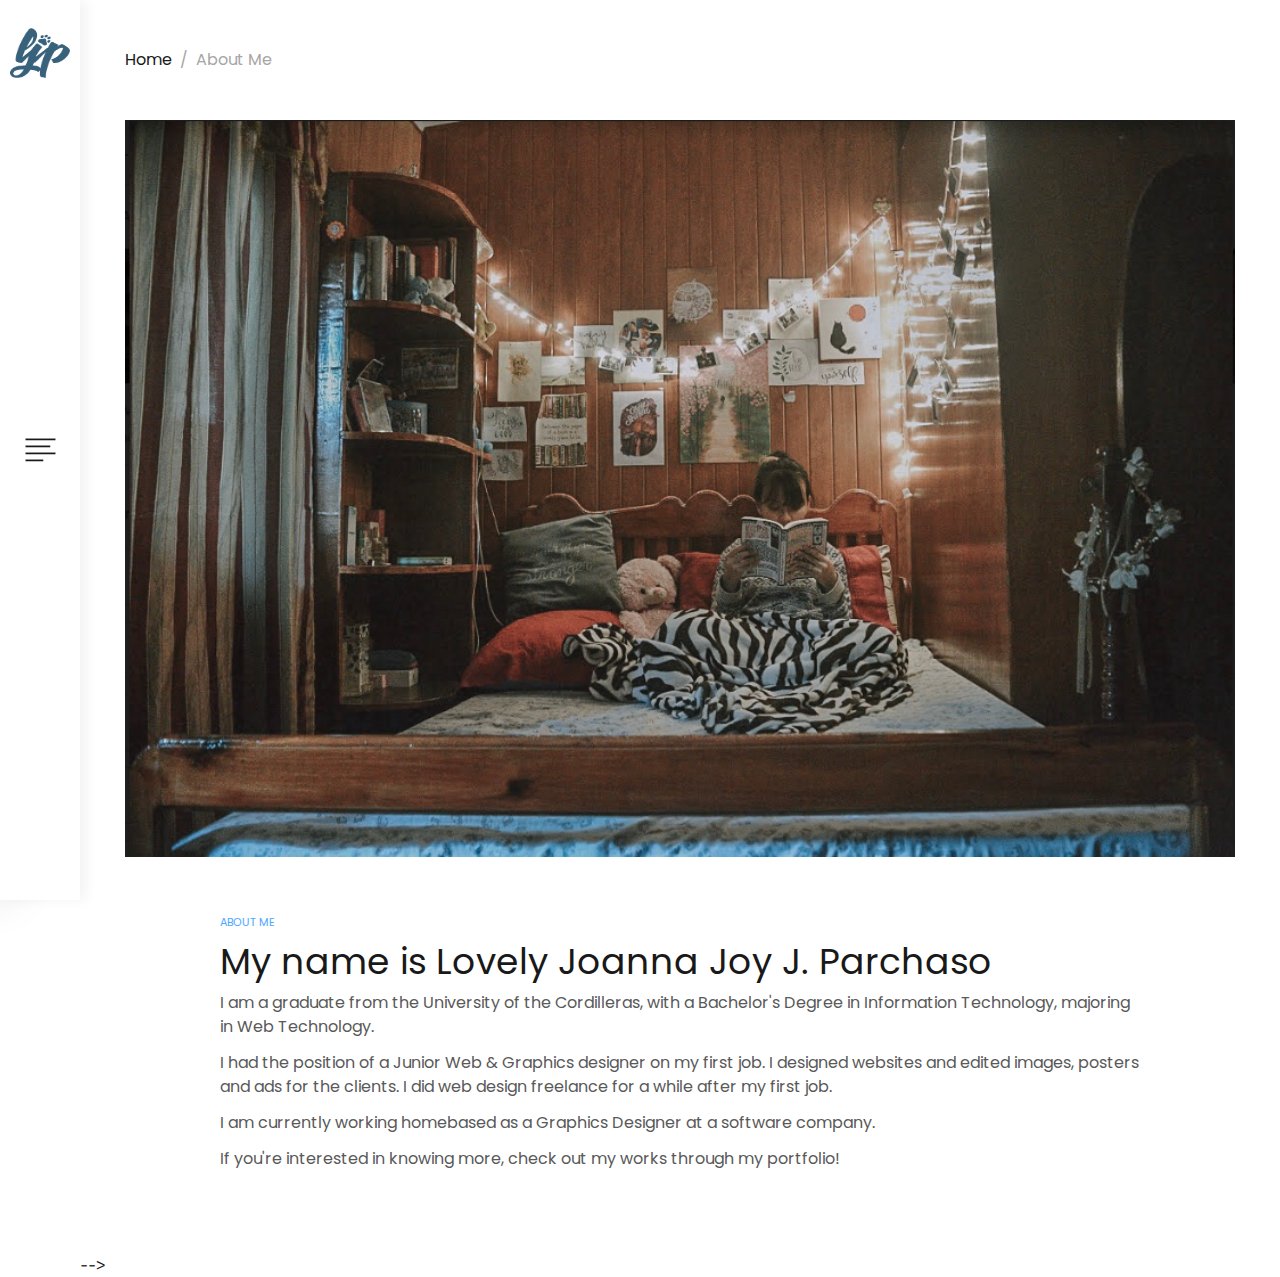
==== about-me.html @ 60518b0f "Update about-me.html" ====
<!DOCTYPE html>
<html lang="en">
<head>
    <title>About Lovely</title>

    <!-- Required meta tags -->
    <meta charset="utf-8">
    <meta name="viewport" content="width=device-width, initial-scale=1, shrink-to-fit=no">

    <!-- Bootstrap CSS -->
    <link rel="stylesheet" href="css/bootstrap.min.css">

    <!-- FontAwesome CSS -->
    <link rel="stylesheet" href="css/font-awesome.min.css">

    <!-- Styles -->
    <link rel="stylesheet" href="style.css">
</head>
<body><header class="site-header">
    <div class="site-branding">
        <h1 class="site-title"><a href="index.html" rel="home"><img style="height: 50px; width: 60px; margin-left: -5px;" src="images/ljlogo.png" alt="Logo"></a></h1>
    </div><!-- .site-branding -->

    <div class="hamburger-menu">
        <div class="menu-icon">
            <img src="images/menu-icon.png" alt="menu icon">
        </div><!-- .menu-icon -->

        <div class="menu-close-icon">
            <img src="images/x.png" alt="menu close icon">
        </div><!-- .menu-close-icon -->
    </div><!-- .hamburger-menu -->
</header><!-- .site-header -->

<nav class="site-navigation flex flex-column justify-content-between">
    <div class="site-branding d-none d-lg-block ">
        <h1 class="site-title"><a href="index.html" rel="home"><img style="height: 110px; width: 120px;" src="images/ljlogo.png" alt="Logo"></a></h1>
    </div><!-- .site-branding -->

    <ul class="main-menu flex flex-column justify-content-center">
        <h3 style="text-align: center;">Hi there, I'm Lovely!</h3>
        <li><a href="index.html">Home</a></li>
        <li class="current-menu-item"><a href="about-me.html">About</a></li>
        <li><a href="poster-portfolio.html">Poster Designs</a></li>
        <li><a href="web-portfolio.html">Website Designs</a></li>
        <li><a href="single-portfolio-cv.html">Ads</a></li>
        <li><a href="single-portfolio-brand.html">Logos</a></li>
        <li><a href="branding-portfolio.html">Branding</a></li>
        <li><a href="photog-portfolio.html">Photography</a></li>
        <li><a href="contactme.html">Contact</a></li>
        <!-- <li><a href="portfolio.html">Portfolio</a></li>
        <li><a href="blog.html">Blog</a></li>
        <li><a href="#">About</a></li>
        <li><a href="#">Contact</a></li> -->
    </ul>
   
</nav><!-- .site-navigation -->

<div class="nav-bar-sep d-lg-none"></div>

<div class="outer-container">
    <div class="single-post">
        <div class="container">
            <div class="row">
                <div class="col">
                    <ul class="breadcrumbs flex align-items-center">
                        <li><a href="index.html">Home</a></li>
                        <li>About Me</li>
                    </ul><!-- .breadcrumbs -->
                </div><!-- .col -->
            </div><!-- .row -->

            <div class="row">
                <div class="col-12">
                    <div class="featured-img">
                        <figure>
                            <img src="images/lj.PNG" alt="">
                        </figure>
                    </div><!-- .content-area -->
                </div><!-- .col -->

                <div class="col-12 offset-lg-1 col-lg-10">
                    <div class="content-area">
                        <header class="entry-header">
                            <div class="post-meta">
                                <a href="about-me.html" style="color: #4da6ff">About me</a>
                            </div><!-- .meta-post -->

                            <h1>My name is Lovely Joanna Joy J. Parchaso</h1>

                            <!-- <span class="byline">by <span class="author"><a href="#">Phil Martinez</a></span></span> -->
                        </header><!-- .entry-header -->

                        <div class="entry-content">
                            <p>I am a graduate from the University of the Cordilleras, with a Bachelor's Degree in Information Technology, majoring in Web Technology.</p>

                            <p>I had the position of a Junior Web & Graphics designer on my first job. I designed websites and edited images, posters and ads for the clients. I did web design freelance for a while after my first job.</p>

                            <p>I am currently working homebased as a Graphics Designer at a software company.</p>
                            
                            <p>If you're interested in knowing more, check out my works through my portfolio! </p>
                        
                        </div><!-- .entry-content -->
                    </div><!-- .content-area -->
                </div><!-- .col-12 -->
            </div><!-- .row -->

            <!-- <div class="row">
                <div class="col">
                    <nav class="post-nav">
                        <ul class="flex justify-content-between align-items-center">
                            <li><a href="#"><img src="images/angle-left.png" alt="Previous"></a></li>
                            <li><a href="#"><img src="images/portfolio-icon.png" alt="Back to Portfolio"></a></li>
                            <li><a href="#"><img src="images/angle-right.png" alt="Next"></a></li>
                        </ul>
                    </nav><!-- .post-nav -->
                </div><!-- .col -->
            </div> --><!-- .row -->
        </div><!-- .container -->
    </div><!-- .single-post -->
</div><!-- .outer-container -->

<script type='text/javascript' src='js/jquery.js'></script>
<script type='text/javascript' src='js/custom.js'></script>

</body>
</html>
---- style.css ----
@import url('https://fonts.googleapis.com/css?family=Poppins:300,400,500,600,700|Work+Sans:300,400,500,600,700');

@font-face{
    font-family: 'ArcadeClassic';
    src: url('fonts/ARCADECLASSIC.TTF') format('truetype');
}

@font-face{
    font-family: 'Bebas';
    src: url('BebasNeue-Regular.ttf') format('truetype');
}

@font-face{
    font-family: 'Mont';
    src: url('Montserrat-Regular.otf') format('opentype');
}

@font-face{
    font-family: 'GothamBlackRegular';
    src: url('GothamBlackRegular.ttf') format('truetype');
}

.font{
    font-family: 'GothamBlackRegular';
    color: #38627C;
}

.cto{
    font-family: 'Mont';
    font-size: 10px;
    text-align: center;
}


#myImg {
  border-radius: 5px;
  cursor: pointer;
  transition: 0.3s;
}

#myImg:hover {
  opacity: 0.7;
}

.modal {
  display: none;
  /* Hidden by default */
  position: fixed;
  /* Stay in place */
  z-index: 1;
  /* Sit on top */
  padding-top: 100px;
  /* Location of the box */
  left: 0;
  top: 0;
  width: 100%;
  /* Full width */
  height: 100%;
  /* Full height */
  overflow: auto;
  /* Enable scroll if needed */
  background-color: rgb(0, 0, 0);
  /* Fallback color */
  background-color: rgba(0, 0, 0, 0.9);
  /* Black w/ opacity */
}

.modal-content {
  margin: auto;
  display: block;
  width: 80%;
  max-width: 700px;
}

#caption {
  margin: auto;
  display: block;
  width: 80%;
  max-width: 700px;
  text-align: center;
  color: #ccc;
  padding: 10px 0;
  height: 150px;
}

.modal-content,
#caption {
  animation-name: zoom;
  animation-duration: 0.6s;
}

@keyframes zoom {
  from {
    transform: scale(0)
  }
  to {
    transform: scale(1)
  }
}

.close {
  position: absolute;
  top: 15px;
  right: 35px;
  color: #f1f1f1;
  font-size: 40px;
  font-weight: bold;
  transition: 0.3s;
}

.close:hover,
.close:focus {
  color: #bbb;
  text-decoration: none;
  cursor: pointer;
}

@media only screen and (max-width: 700px) {
  .modal-content {
    width: 100%;
  }
}

body {
    color: #191919;
    font-family: 'Work Sans', sans-serif;
}

img {
    vertical-align: baseline;
}

/*--------------------------------------------------------------
# Links
--------------------------------------------------------------*/
a {
    color: royalblue;
}

a:visited {
    color: purple;
}

a:hover, a:focus, a:active {
    color: midnightblue;
}

a:focus {
    outline: thin dotted;
}

a:hover, a:active {
    outline: 0;
    list-style: none;
}

/*--------------------------------------------------------------
# Helper Utilities
--------------------------------------------------------------*/
.flex {
    display: flex;
}

/*--------------------------------------------------------------
# Outer Container
--------------------------------------------------------------*/
@media screen and (min-width: 992px) {
    .outer-container {
        padding-left: 80px;
    }
}

@media screen and (min-width: 768px) {
    .no-padding {
        padding: 0;
    }
}

/*--------------------------------------------------------------
# Header
--------------------------------------------------------------*/
/*
# Site Branding
--------------------------------*/
.site-branding {
    transition: all .5s;
}

.site-title {
    margin: 0;
    text-align: center;
}

.site-navigation .site-title a {
    display: block;
}

/*
  Hamburger Menu
----------------------------------------*/
.hamburger-menu .menu-icon,
.hamburger-menu .menu-close-icon {
    width: 44px;
    height: 44px;
    text-align: center;
    cursor: pointer;
    transition: all 0.5s;
}

.hamburger-menu.close .menu-icon {
    visibility: hidden;
    opacity: 0;
}

.menu-close-icon {
    visibility: hidden;
    opacity: 0;
}

.hamburger-menu.close .menu-close-icon {
    visibility: visible;
    opacity: 1;
}

.hamburger-menu img {
    display: block;
    margin: 0 auto;
}

/*
# Site Navigation
--------------------------------*/
.site-navigation {
    transition: all .5s;
}

/*
# Main Menu
--------------------------------*/
.main-menu {
    padding: 15px 30px;
    margin: 0;
}

.main-menu li {
    display: block;
    padding: 5px 0;
    font-family: 'Mont';
    font-size: 18px;
    font-weight: 500;
    border-bottom: 1px solid #ebebeb;
}

.main-menu li:nth-last-of-type(1) {
    border-bottom: 0;
}

.main-menu li a {
    display: block;
    color: #a6a6a6;
    text-decoration: none;
    transition: all 0.35s;
}

.main-menu li a:hover,
.main-menu li.current-menu-item a {
    color: #aec6cf;
}

/*
# Social Profiles
--------------------------------*/
.social-profiles ul {
    padding: 10px 0 34px 0;
    margin: 0;
}

.social-profiles ul li {
    display: block;
    padding: 0 18px;
    font-size: 1.5rem;
}

.social-profiles ul li a {
    color: #191919;
    transition: all 0.35s;
}

.social-profiles ul li a:hover {
    color: #7ea4b3;
}

.nav-bar-sep {
    height: 78px;
}

@media screen and (max-width: 992px) {
    .site-header {
        position: fixed;
        top: 0;
        left: 0;
        z-index: 999;
        width: 100%;
        padding: 15px 30px;
        background: #fff;
        box-shadow: 0 12px 24px rgba(0,0,0,.09);
    }

    .site-header,
    .hamburger-menu {
        display: flex;
        justify-content: space-between;
        align-items: center;
    }

    .hamburger-menu {
        flex-flow: column;
    }

    .hamburger-menu .menu-icon, .hamburger-menu .menu-close-icon {
        position: absolute;
        top: 26px;
        right: 24px;
    }

    .main-menu li {
        position: relative;
    }

    .main-menu li::after {
        content: '';
        position: absolute;
        top: 11px;
        right: 0;
        font-family: 'FontAwesome', serif;
    }

    .main-menu li:hover::after,
    .main-menu li.current-menu-item::after {
        color: #f0437e;
    }

    .site-navigation {
        position: absolute;
        top: 78px;
        left: 0;
        z-index: 99;
        width: 100%;
        height: 500px;
        background: #fff;
        box-shadow: 0 12px 24px rgba(0,0,0,.09);
        visibility: hidden;
        opacity: 0;
        transition: all 0.35s;
    }

    .site-navigation.show {
        visibility: visible;
        opacity: 1;
    }

    .social-profiles ul {
        padding: 80px 15px 30px;
        margin: 0;
    }
}

@media screen and (min-width: 992px) {
    .site-header,
    .site-navigation {
        position: fixed;
        top: 0;
        left: 0;
        z-index: 999;
        width: 80px;
        height: 100vh;
        padding: 0 15px;
        box-shadow: 6px 0 12px rgba(0,0,0,.05);
    }

    .site-navigation {
        background: #f7f7f7;
    }

    .site-navigation.show {
        left: 80px;
    }

    .site-header {
        background: #fff;
    }

    .site-header.no-shadow {
        box-shadow: none;
    }

    .site-header .site-branding.hide {
        visibility: hidden;
        opacity: 0;
    }

    .site-title {
        padding: 28px 0 10px 0;
    }

    .hamburger-menu .menu-icon,
    .hamburger-menu .menu-close-icon {
        position: absolute;
        top: calc(50vh - 22px);
        left: 15px;
        width: calc(100% - 30px);
        padding: 10px 0;
    }

    .site-navigation {
        left: -250px;
        z-index: 99;
        width: 250px;
        padding: 0;
        box-shadow: 16px 0 42px rgba(0,0,0,.09);
    }

    .main-menu {
        height: calc(100vh - 160px);
        padding: 0;
    }

    .main-menu li {
        border-bottom: 0;
        text-align: center;
    }

    .social-profiles ul li {
        font-size: 1.125rem;
    }
}

/*--------------------------------------------------------------
# Scroll Down
--------------------------------------------------------------*/
.scroll-down {
    position: absolute;
    bottom: 0;
    left: 50%;
    z-index: 99;
    width: 120px;
    height: 100px;
    margin-left: -20px;
    cursor: pointer;
}

.arrow-down {
    width: 32px;
    height: 32px;
    margin: 0 auto;
    border-radius: 50%;
    background: #fff;
}

.scroll-text {
    margin-top: 5px;
    margin-bottom: 15px;
    font-size: 14px;
    font-weight: 600;
}

/*--------------------------------------------------------------
# Portfolio
--------------------------------------------------------------*/
.portfolio-page .scroll-down {
    margin-left: -60px;
}

.portfolio-content {
    position: relative;
    margin-bottom: 30px;
}

.home-page {
    padding-top: 15px;
}

.home-page .portfolio-content {
    margin-bottom: 15px;
}

.portfolio-content figure {
    margin: 0;
    box-shadow: 0 5px 15px rgba(0,0,0,.09);
}

.portfolio-content figure img {
    display: block;
    width: 100%;
    height: auto;
    min-height: 100%;
}

.portfolio-content .entry-content {
    position: absolute;
    top: 0;
    left: 0;
    width: 100%;
    height: 100%;
    background: rgba(255,255,255,.9);
    font-family: 'Poppins', sans-serif;
    text-align: center;
    visibility: hidden;
    opacity: 0;
    transition: all 0.35s;
}

.portfolio-content:hover .entry-content {
    visibility: visible;
    opacity: 1;
}

.portfolio-content h3 {
    margin-bottom: 0;
    font-family: 'Poppins', sans-serif;
    font-size: 1.5rem;
    font-weight: 500;
}

.home-page .portfolio-content h3 {
    font-size: 2.25rem;
}

.portfolio-content h3 a {
    color: #191919;
    text-decoration: none;
}

.portfolio-content ul {
    padding: 0;
    margin: 10px 0 0;
    list-style: none;
}

.portfolio-content li {
    margin: 0 3px;
}

.portfolio-content li a {
    font-size: 0.875rem;
    color: #a6a6a6;
}

@media screen and (min-width: 768px) {
    .home-page {
        padding: 0;
    }

    .home-page .portfolio-content {
        margin-bottom: 0;
    }
}

/*--------------------------------------------------------------
# Breadcrumbs
--------------------------------------------------------------*/
.breadcrumbs {
    padding: 48px 0;
    margin: 0;
    color: #a6a6a6;
    list-style: none;
    font-family: 'Poppins', sans-serif;
}

.breadcrumbs li {
    position: relative;
    color: #a6a6a6;
    padding: 0 12px;
}

.breadcrumbs li:nth-of-type(1) {
    padding-left: 0;
}

.breadcrumbs li::after {
    content: '/';
    position: absolute;
    top: 0;
    right: -6px;
    width: 10px;
    font-size: 16px;
}


.breadcrumbs li:nth-last-of-type(1)::after {
    display: none;
}

.breadcrumbs li a {
    color: #191919;
    text-decoration: none;
}

/*--------------------------------------------------------------
# Single Portfolio
--------------------------------------------------------------*/
.single-portfolio {
    padding-top: 15px;
    padding-bottom: 70px;
}

.single-portfolio figure img {
    max-width: 100%;
}

.single-portfolio .content-area h1 {
    margin-top: 20px;
    font-size: 2.25rem;
    font-family: 'Poppins', sans-serif;
}

.single-portfolio .content-area .entry-content {
    margin-top: 20px;
    font-family: 'Poppins', sans-serif;
    line-height: 1.6;
    color: #595959;
}

/*
# Post Share
--------------------------------*/
.single-portfolio .post-share {
    margin-top: 32px;
}

.single-portfolio .post-share label {
    margin-right: 32px;
    text-transform: capitalize;
    font-family: 'Poppins', sans-serif;
}

.single-portfolio .post-share ul {
    padding: 0;
    margin: 0;
    list-style: none;
}

.single-portfolio .post-share ul li {
    width: 48px;
    height: 48px;
    margin-right: 10px;
    margin-bottom: 10px;
    border-radius: 50%;
    font-size: 18px;
    line-height: 1;
    color: #fff;
}

.single-portfolio .post-share ul li a {
    display: flex;
    justify-content: center;
    align-items: center;
    width: 100%;
    height: 100%;
    color: #fff;
    text-decoration: none;
}

.single-portfolio .post-share ul li.fb {
    background: #4b6cd0;
}

.single-portfolio .post-share ul li.gp {
    background: #f03b3b;
}

.single-portfolio .post-share ul li.in {
    background: #bb8950;
}

.single-portfolio .post-share ul li.tw {
    background: #49a7f3;
}

/*
# Post Sidebar
--------------------------------*/
.single-portfolio .entry-meta {
    margin-top: 24px;
    font-family: 'Poppins', sans-serif;
}

.single-portfolio .entry-meta label {
    display: block;
    line-height: 1.3;
    text-transform: uppercase;
}

.single-portfolio .date-format,
.single-portfolio .post-category,
.single-portfolio .posted-tags {
    display: block;
    margin-bottom: 26px;
}

.single-portfolio .posted-tags span,
.single-portfolio .entry-meta a {
    color: #bfbfbf;
}

/*
# Post Nav
--------------------------------*/
.post-nav {
    margin: 36px 0 0;
}

.post-nav ul {
    padding: 0;
    margin: 0;
    list-style: none;
}

@media screen and (min-width: 576px) {
    .single-portfolio {
        padding-top: 45px;
    }
}

@media screen and (min-width: 992px) {
    .single-portfolio {
        padding-top: 90px;
    }
}

@media screen and (min-width: 1200px) {
    .single-portfolio {
        padding-top: 115px;
    }
}

/*--------------------------------------------------------------
# Blog
--------------------------------------------------------------*/
.blog-page {
    padding-top: 15px;
    font-family: 'Poppins', sans-serif;
}

.blog-page .blog-content figure,
.blog-page .blog-content .entry-content {
    width: 50%;
}

.blog-page .blog-content figure {
    margin: 0;
    overflow: hidden;
}

.blog-page .blog-content figure img {
    display: block;
    width: 100%;
    height: auto;
}

.blog-page .blog-content .entry-content {
    padding: 25px;
}

.blog-page .blog-content {
    transition: all .35s;
}

.blog-page .blog-content:hover {
    background: #f0437e;
}

.blog-page .blog-content header {
    width: 100%;
}

.blog-page .blog-content .entry-content h3 {
    position: relative;
}

.blog-page .blog-content .entry-content h3::before {
    content: '';
    position: absolute;
    top: 7px;
    left: -35px ;
    z-index: 99;
    width: 20px;
    height: 20px;
    transform: rotate(45deg);
    background: #fff;
}

.blog-page .blog-content .entry-content h3 a {
    color: #191919;
    font-size: 1.125rem;
    font-weight: 500;
}

.blog-page .blog-content .posted-by {
    margin-top: 10px;
    color: #595959;
    font-size: 0.875rem;
}

.blog-page .blog-content .posted-on {
    position: relative;
    margin-right: 20px;
    color: #bfbfbf;
    font-size: 0.875rem;
}

.blog-page .blog-content .posted-on::after {
    content: '/';
    position: absolute;
    top: 0;
    right: -14px;
}

.blog-page .blog-content footer ul {
    padding: 0;
    margin: 0;
    list-style: none;
}

.blog-page .blog-content footer li {
    padding: 0 3px;
    font-size: 0.875rem;
}

.blog-page .blog-content footer li a {
    color: #f0437e;
}

.blog-page .blog-content:hover .entry-content h3 a,
.blog-page .blog-content:hover .posted-by,
.blog-page .blog-content:hover .posted-on,
.blog-page .blog-content:hover footer li a {
    color: #fff;
}

@media screen and (max-width: 1200px) {
    .blog-page .col-12:nth-of-type(even) .blog-content {
        flex-flow: row-reverse !important;
    }

    .blog-page .col-12:nth-of-type(even) .blog-content .entry-content h3::before {
        right: -50px;
        left: auto;
    }
}

@media screen and (max-width: 768px) {
    .blog-page .col-12:nth-of-type(even) .blog-content .entry-content h3::before {
        right: -35px;
    }

    .blog-page .blog-content .entry-content h3 {
        line-height: 1;
    }
}

@media screen and (min-width: 576px) {
    .blog-page .blog-content .entry-content h3 a {
        font-size: 1.5rem;
    }
}

@media screen and (min-width: 768px) {
    .blog-page {
        padding-top: 0;
    }

    .blog-page .blog-content .entry-content {
        padding: 35px 40px;
    }

    .blog-page .blog-content .entry-content h3::before {
        left: -50px ;
    }
}

@media screen and (min-width: 1200px) {
    .blog-page .blog-content.flex-row-reverse .entry-content h3::before {
        right: -50px;
        left: auto;
    }
}

/*--------------------------------------------------------------
# Single Blog Page
--------------------------------------------------------------*/
.single-post,
.single-page {
    padding-bottom: 70px;
    font-family: 'Poppins', sans-serif;
}

/*
# Featured Image
--------------------------------*/
.single-post .featured-img figure,
.single-page .featured-img figure {
    margin: 0;
}

.single-post .featured-img figure img,
.single-page .featured-img figure img {
    width: 100%;
}

/*
# Content Area
--------------------------------*/
.single-post .content-area,
.single-page .content-area {
    margin-top: 50px;
}

.single-post .entry-header .post-meta,
.single-page .entry-header .post-meta {
    text-transform: uppercase;
    font-size: 0.6875rem;
}

.single-post .entry-header .post-meta a,
.single-page .entry-header .post-meta a {
    display: inline-block;
    margin-right: 6px;
    color: #f0437e;
}

.single-post .content-area h1,
.single-page .content-area h1 {
    margin-top: 10px;
    font-size: 2.25rem;
    font-weight: 400;
}

.single-post .entry-header .byline,
.single-page .entry-header .byline {
    display: block;
    margin-top: 14px;
    margin-bottom: 24px;
    font-size: 0.875rem;
    color: #bfbfbf;
}

.single-post .entry-header .byline .author a,
.single-page .entry-header .byline .author a {
    color: #191919;
}

.single-post .content-area .entry-content p,
.single-page .content-area .entry-content p {
    margin-bottom: 0.75rem;
    color: #595959;
}

/*
# Comments
--------------------------------*/
.post-comments {
    margin-top: 40px;
    padding-top: 52px;
    padding-bottom: 40px;
    border-top: 1px solid #ebebeb;
    border-bottom: 1px solid #ebebeb;
}

.comments-title,
.comment-reply-title {
    margin-bottom: 0;
    font-size: 1.5rem;
    font-weight: 400;
}

.post-comments .comment-list {
    padding: 0;
    margin: 0;
    list-style: none
}

.post-comments .comment-author-avatar {
    float: left;
    width: 70px;
    height: 70px;
    margin-top: 48px;
    margin-right: 22px;
    margin-bottom: 0;
    border-radius: 50%;
    overflow: hidden;
}

.post-comments .comment-author-avatar img {
    width: 100%;
    height: auto;
}

.post-comments .comment-wrap {
    float: right;
    width: calc(100% - 92px);
    margin-top: 44px;
}

.post-comments .comment-author .fn a {
    font-size: 1.125rem;
    color: #191919;
}

.post-comments .comment-author .comment-meta a {
    font-size: 0.875rem;
    color: #b7b7b7;
}

.post-comments p {
    margin-top: 5px;
    color: #595959;
}

.post-comments .reply {
    margin-top: 24px;
}

.post-comments .reply a {
    display: inline-block;
    padding: 8px 15px;
    margin-right: 10px;
    border: 1px solid #d2d2d4;
    border-radius: 2px;
    font-size: 0.75rem;
    font-weight: 600;
    line-height: 1;
    color: #404040;
    text-transform: uppercase;
    text-decoration: none;
    letter-spacing: 1px;
    transition: all 0.35s;
}

.post-comments .reply a:hover {
    border-color: transparent;
    color: #fff;
    background: #f0437e;
}

.comment-list ol.children {
    padding: 0;
    margin-left: 92px;
    list-style: none;
}

.post-comments ol.children .comment-author-avatar {
    margin-top: 40px;
    margin-right: 22px;
}

.post-comments ol.children .comment-wrap {
    margin-top: 36px;
    width: calc(100% - 92px);
}

/*
# Comment Form
--------------------------------*/
.comments-form {
    margin-top: 52px;
}

.comment-reply-title {
    margin-bottom: 16px;
}

.comment-form input[type="text"],
.comment-form input[type="email"],
.comment-form input[type="url"],
.comment-form textarea {
    width: 100%;
    padding: 12px 24px;
    margin-top: 20px;
    border: 1px solid #e5e5e5;
    line-height: 1;
    color: #a6a6a6;
    outline: none;
}

.comment-form textarea {
    line-height: 1.4;
}

.comment-form input[type="text"]:focus,
.comment-form input[type="email"]:focus,
.comment-form input[type="url"]:focus,
.comment-form textarea:focus {
    border-color: #232d37;
}

.comment-form input[type="submit"] {
    padding: 18px 30px;
    margin-top: 32px;
    margin-bottom: 10px;
    border: 0;
    border-radius: 2px;
    font-size: 0.875rem;
    font-weight: 600;
    line-height: 1;
    color: #fff;
    text-transform: uppercase;
    text-decoration: none;
    letter-spacing: 0.15rem;
    outline: none;
    cursor: pointer;
    background: #f0437e;
}

/*
# Post Sidebar
--------------------------------*/
.single-post .entry-meta {
    margin-top: 50px;
}

.single-post .entry-meta label {
    display: block;
    line-height: 1.3;
    text-transform: uppercase;
}

.single-post .date-format,
.single-post .post-category,
.single-post .posted-tags {
    display: block;
    margin-bottom: 26px;
}

.single-post .posted-tags span,
.single-post .entry-meta a {
    color: #bfbfbf;
}

.single-post .post-share label {
    text-transform: capitalize;
}

.single-post .post-share ul {
    display: flex;
    flex-wrap: wrap;
    padding: 0;
    margin: 18px 0 0;
    list-style: none;
}

.single-post .post-share ul li {
    width: 48px;
    height: 48px;
    margin-right: 10px;
    margin-bottom: 10px;
    border-radius: 50%;
    font-size: 18px;
    line-height: 1;
    color: #fff;
}

.single-post .post-share ul li a {
    display: flex;
    justify-content: center;
    align-items: center;
    width: 100%;
    height: 100%;
    color: #fff;
    text-decoration: none;
}

.single-post .post-share ul li.fb {
    background: #4b6cd0;
}

.single-post .post-share ul li.gp {
    background: #f03b3b;
}

.single-post .post-share ul li.in {
    background: #bb8950;
}

.single-post .post-share ul li.tw {
    background: #49a7f3;
}

@media screen and (min-width: 768px) {
    .post-comments .comment-author-avatar {
        margin-right: 50px;
    }

    .post-comments .comment-wrap {
        width: calc(100% - 120px);
    }

    .comment-list ol.children {
        margin-left: 120px;
    }
}

/*--------------------------------------------------------------
# Single Page
--------------------------------------------------------------*/
.single-page .content-area .entry-content {
    border-bottom: 0;
    padding-bottom: 12px;
}

.single-page .entry-header .byline .date-format a {
    color: #bfbfbf;
}

/*--------------------------------------*/
#ninja-slider .caption {
    position:absolute;
    top:100%;
}

#ninja-slider .slider-inner {padding-bottom: 100px!important;}
#ninja-slider li {margin-bottom: 100px!important;}

#ninja-slider ul {overflow:visible!important;}
#ninja-slider li {/*overflow:hidden;*/}
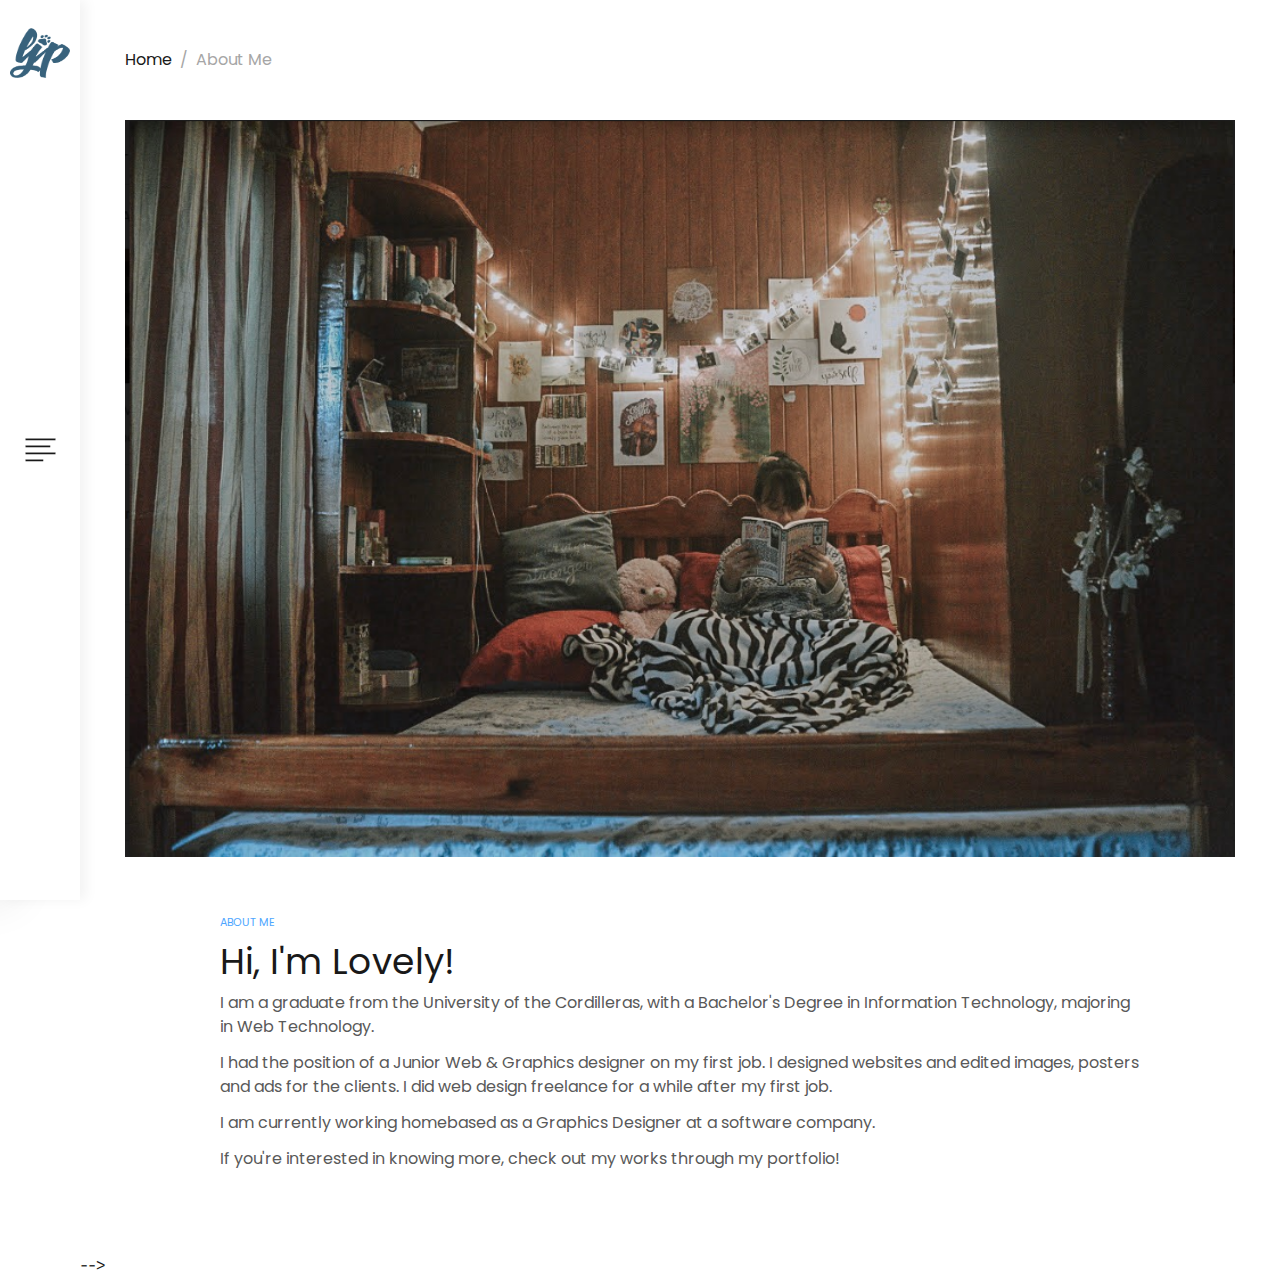
==== commit cd43b95b: "Update about-me.html" ====
--- a/about-me.html
+++ b/about-me.html
@@ -86,7 +86,7 @@
                                 <a href="about-me.html" style="color: #4da6ff">About me</a>
                             </div><!-- .meta-post -->
 
-                            <h1>My name is Lovely Joanna Joy J. Parchaso</h1>
+                            <h1>Hi, I'm Lovely!</h1>
 
                             <!-- <span class="byline">by <span class="author"><a href="#">Phil Martinez</a></span></span> -->
                         </header><!-- .entry-header -->
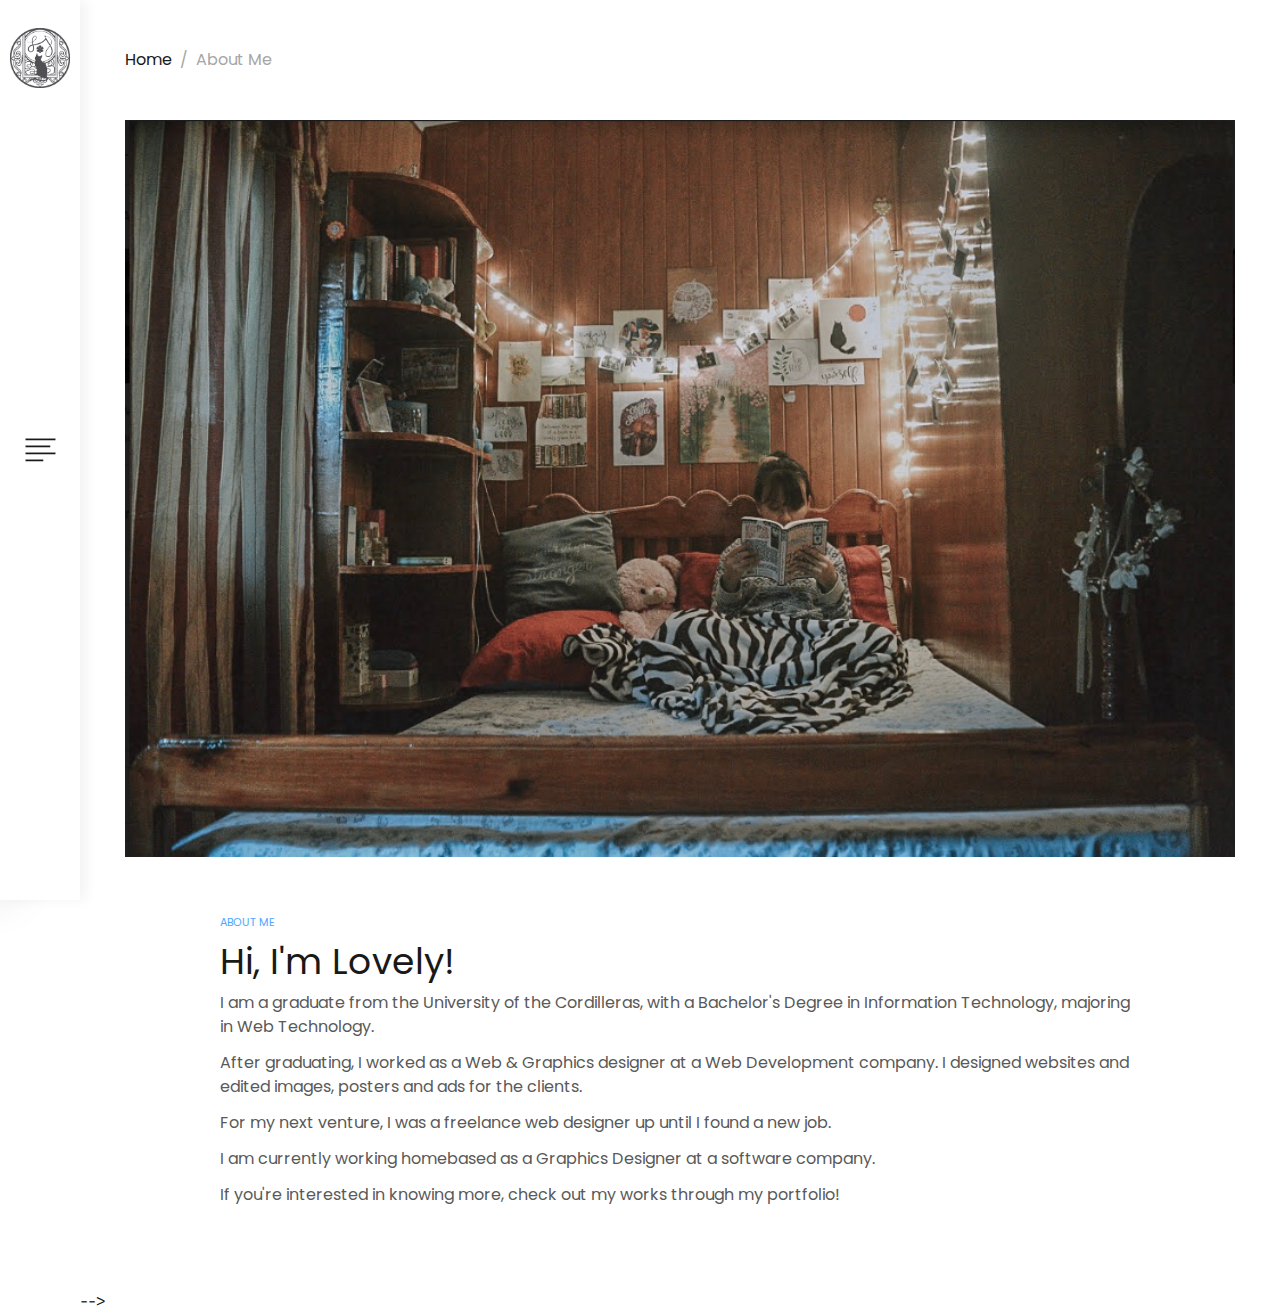
==== commit 00d9d23b: "Update about-me.html" ====
--- a/about-me.html
+++ b/about-me.html
@@ -18,7 +18,7 @@
 </head>
 <body><header class="site-header">
     <div class="site-branding">
-        <h1 class="site-title"><a href="index.html" rel="home"><img style="height: 50px; width: 60px; margin-left: -5px;" src="images/ljlogo.png" alt="Logo"></a></h1>
+        <h1 class="site-title"><a href="index.html" rel="home"><img style="height: 60px; width: 60px; margin-left: -5px;" src="images/LogoCat.png" alt="Logo"></a></h1>
     </div><!-- .site-branding -->
 
     <div class="hamburger-menu">
@@ -34,20 +34,20 @@
 
 <nav class="site-navigation flex flex-column justify-content-between">
     <div class="site-branding d-none d-lg-block ">
-        <h1 class="site-title"><a href="index.html" rel="home"><img style="height: 110px; width: 120px;" src="images/ljlogo.png" alt="Logo"></a></h1>
+        <h1 class="site-title"><a href="index.html" rel="home"><img style="height: 120px; width: 120px;" src="images/LogoCat.png" alt="Logo"></a></h1>
     </div><!-- .site-branding -->
 
     <ul class="main-menu flex flex-column justify-content-center">
-        <h3 style="text-align: center;">Hi there, I'm Lovely!</h3>
-        <li><a href="index.html">Home</a></li>
-        <li class="current-menu-item"><a href="about-me.html">About</a></li>
-        <li><a href="poster-portfolio.html">Poster Designs</a></li>
-        <li><a href="web-portfolio.html">Website Designs</a></li>
-        <li><a href="single-portfolio-cv.html">Ads</a></li>
-        <li><a href="single-portfolio-brand.html">Logos</a></li>
-        <li><a href="branding-portfolio.html">Branding</a></li>
-        <li><a href="photog-portfolio.html">Photography</a></li>
-        <li><a href="contactme.html">Contact</a></li>
+        <h3 style="text-align: left; margin-left: 20px;">Hi there, I'm Lovely!</h3>
+        <li class="current-menu-item" style="text-align: left; margin-left: 20px;"><a href="index.html">Home</a></li>
+        <li style="text-align: left; margin-left: 20px;"><a href="about-me.html">About</a></li>
+        <li style="text-align: left; margin-left: 20px;"><a href="poster-portfolio.html">Poster Designs</a></li>
+        <li style="text-align: left; margin-left: 20px;"><a href="web-portfolio.html">Website Designs</a></li>
+        <li style="text-align: left; margin-left: 20px;"><a href="single-portfolio-cv.html">Ads</a></li>
+        <li style="text-align: left; margin-left: 20px;"><a href="single-portfolio-brand.html">Logos</a></li>
+        <li style="text-align: left; margin-left: 20px;"><a href="branding-portfolio.html">Branding</a></li>
+        <li style="text-align: left; margin-left: 20px;"><a href="photog-portfolio.html">Photography</a></li>
+        <li style="text-align: left; margin-left: 20px;"><a href="contactme.html">Contact</a></li>
         <!-- <li><a href="portfolio.html">Portfolio</a></li>
         <li><a href="blog.html">Blog</a></li>
         <li><a href="#">About</a></li>
@@ -94,8 +94,10 @@
                         <div class="entry-content">
                             <p>I am a graduate from the University of the Cordilleras, with a Bachelor's Degree in Information Technology, majoring in Web Technology.</p>
 
-                            <p>I had the position of a Junior Web & Graphics designer on my first job. I designed websites and edited images, posters and ads for the clients. I did web design freelance for a while after my first job.</p>
+                            <p>After graduating, I worked as a Web & Graphics designer at a Web Development company. I designed websites and edited images, posters and ads for the clients.</p>
 
+                            <p>For my next venture, I was a freelance web designer up until I found a new job.</p>
+                            
                             <p>I am currently working homebased as a Graphics Designer at a software company.</p>
                             
                             <p>If you're interested in knowing more, check out my works through my portfolio! </p>
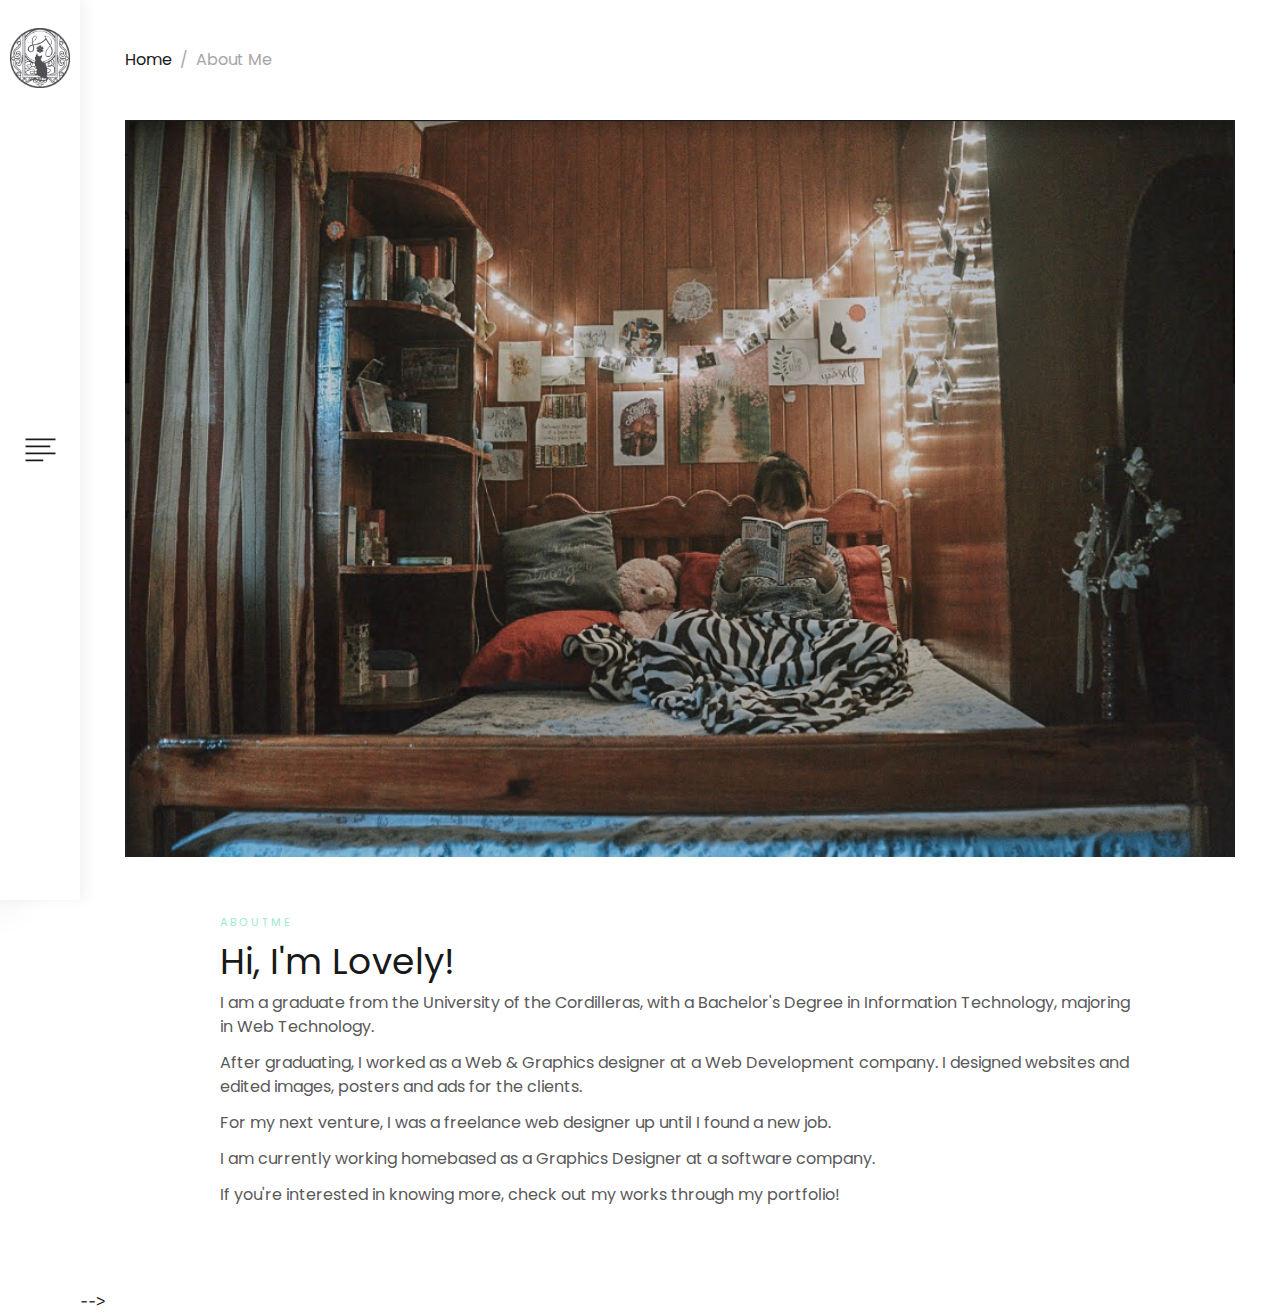
==== commit c54c3414: "Update about-me.html" ====
--- a/about-me.html
+++ b/about-me.html
@@ -83,7 +83,7 @@
                     <div class="content-area">
                         <header class="entry-header">
                             <div class="post-meta">
-                                <a href="about-me.html" style="color: #4da6ff">About me</a>
+                                <a href="about-me.html" style="color: #9beacc">A b o u t   m e </a>
                             </div><!-- .meta-post -->
 
                             <h1>Hi, I'm Lovely!</h1>
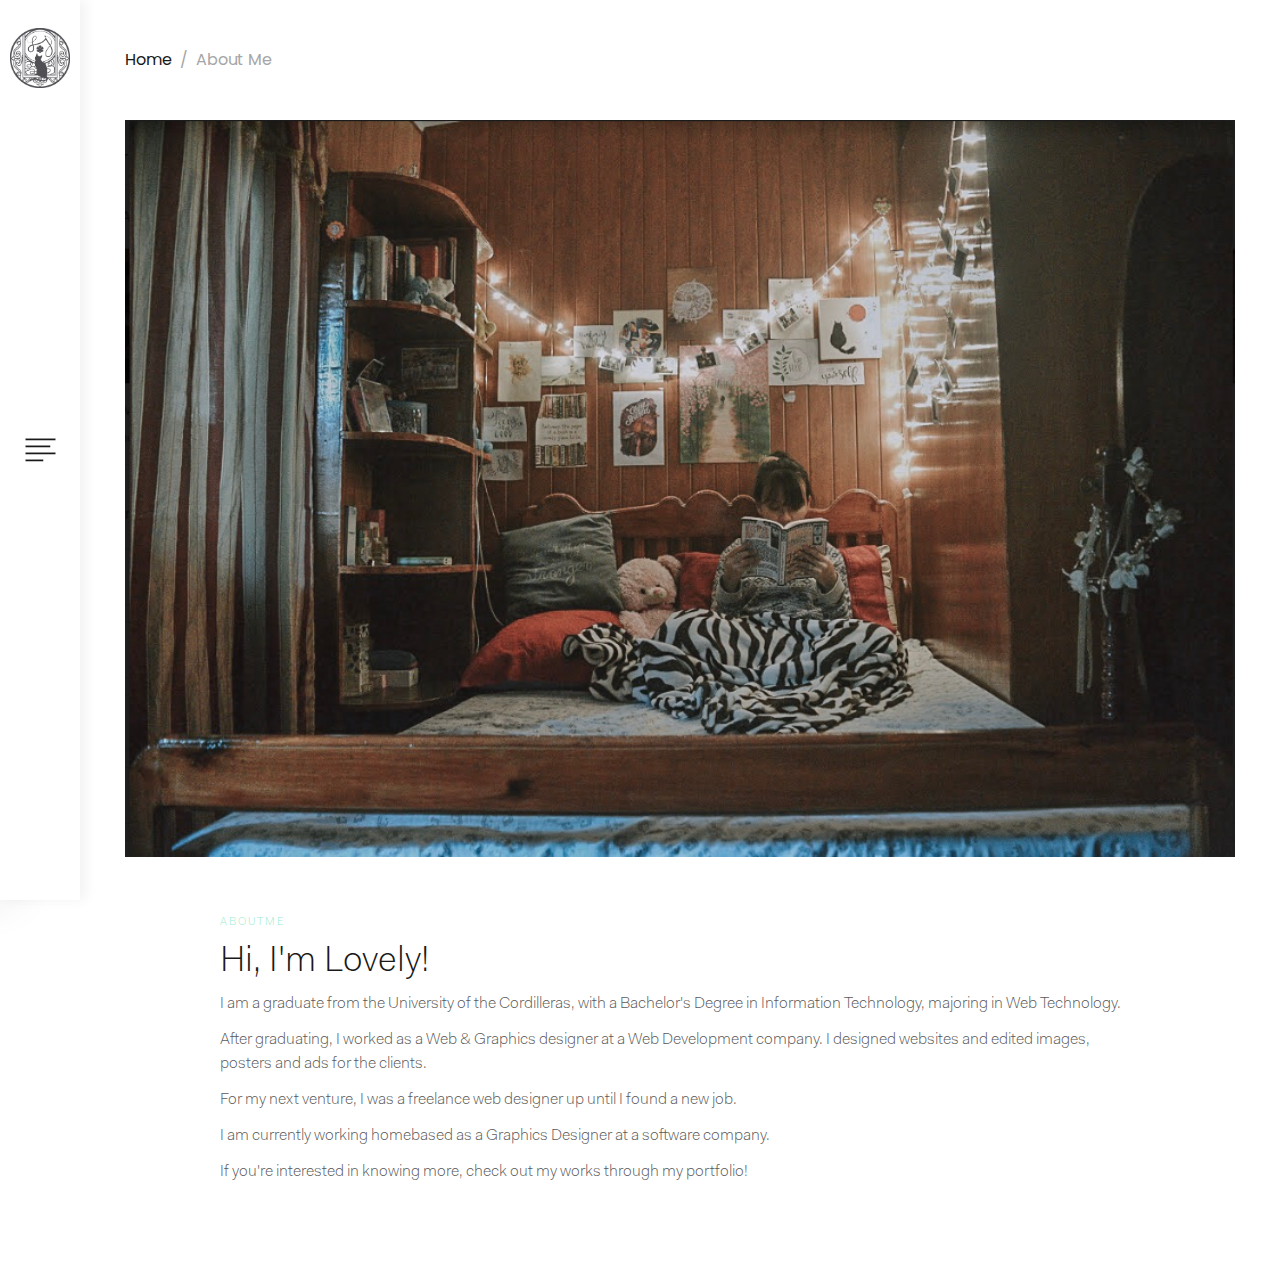
==== commit 1c4983ff: "Update about-me.html" ====
--- a/about-me.html
+++ b/about-me.html
@@ -117,7 +117,7 @@
                         </ul>
                     </nav><!-- .post-nav -->
                 </div><!-- .col -->
-            </div> --><!-- .row -->
+            </div><!-- .row -->
         </div><!-- .container -->
     </div><!-- .single-post -->
 </div><!-- .outer-container -->
--- a/style.css
+++ b/style.css
@@ -18,6 +18,21 @@
 @font-face{
     font-family: 'GothamBlackRegular';
     src: url('GothamBlackRegular.ttf') format('truetype');
+}
+
+@font-face{
+    font-family: 'FaktProBlack';
+    src: url('FaktProBlack.otf') format('opentype');
+}
+
+@font-face{
+    font-family: 'FaktProBold';
+    src: url('FaktProBold.otf') format('opentype');
+}
+
+@font-face{
+    font-family: 'FaktProLight';
+    src: url('FaktProLight.otf') format('opentype');
 }
 
 .font{
@@ -245,7 +260,7 @@
 .main-menu li {
     display: block;
     padding: 5px 0;
-    font-family: 'Mont';
+    font-family: 'FaktProLight';
     font-size: 18px;
     font-weight: 500;
     border-bottom: 1px solid #ebebeb;
@@ -264,7 +279,7 @@
 
 .main-menu li a:hover,
 .main-menu li.current-menu-item a {
-    color: #aec6cf;
+    color: #9beacc;
 }
 
 /*
@@ -682,7 +697,7 @@
 --------------------------------*/
 .single-portfolio .entry-meta {
     margin-top: 24px;
-    font-family: 'Poppins', sans-serif;
+    font-family: 'FaktProLight', sans-serif;
 }
 
 .single-portfolio .entry-meta label {
@@ -739,7 +754,7 @@
 --------------------------------------------------------------*/
 .blog-page {
     padding-top: 15px;
-    font-family: 'Poppins', sans-serif;
+    font-family: 'FaktProLight', sans-serif;
 }
 
 .blog-page .blog-content figure,
@@ -892,7 +907,7 @@
 .single-post,
 .single-page {
     padding-bottom: 70px;
-    font-family: 'Poppins', sans-serif;
+    font-family: 'FaktProLight', sans-serif;
 }
 
 /*
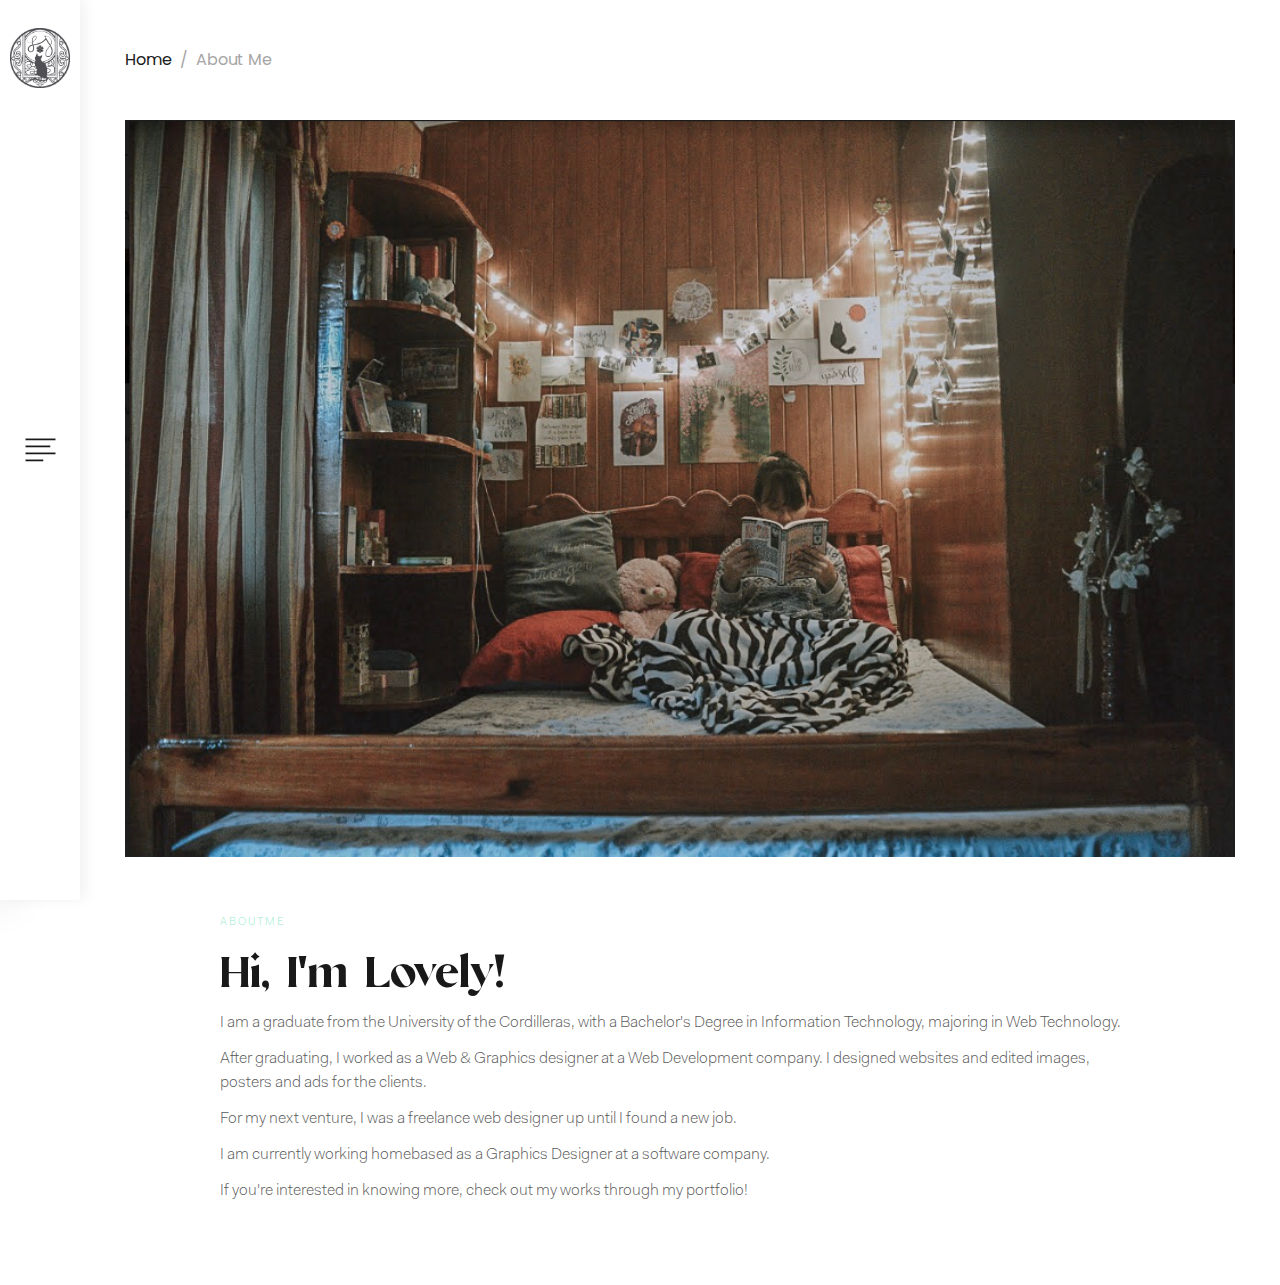
==== commit 867223c9: "Update about-me.html" ====
--- a/about-me.html
+++ b/about-me.html
@@ -15,6 +15,9 @@
 
     <!-- Styles -->
     <link rel="stylesheet" href="style.css">
+    
+    <link rel="icon" href="images/LogoCat.png">
+    
 </head>
 <body><header class="site-header">
     <div class="site-branding">
--- a/style.css
+++ b/style.css
@@ -6,6 +6,11 @@
 }
 
 @font-face{
+    font-family: 'MikelaLight';
+    src: url('MikelaLight.ttf') format('truetype');
+}
+
+@font-face{
     font-family: 'Bebas';
     src: url('BebasNeue-Regular.ttf') format('truetype');
 }
@@ -36,7 +41,7 @@
 }
 
 .font{
-    font-family: 'GothamBlackRegular';
+    font-family: 'MikelaLight';
     color: #38627C;
 }
 
@@ -138,7 +143,7 @@
 
 body {
     color: #191919;
-    font-family: 'Work Sans', sans-serif;
+    font-family: 'MikelaLight;
 }
 
 img {
@@ -538,7 +543,7 @@
 }
 
 .home-page .portfolio-content h3 {
-    font-size: 2.25rem;
+    font-size: 3.25rem;
 }
 
 .portfolio-content h3 a {
@@ -947,8 +952,9 @@
 .single-post .content-area h1,
 .single-page .content-area h1 {
     margin-top: 10px;
-    font-size: 2.25rem;
+    font-size: 3.25rem;
     font-weight: 400;
+    font-family: 'MikelaLight';
 }
 
 .single-post .entry-header .byline,
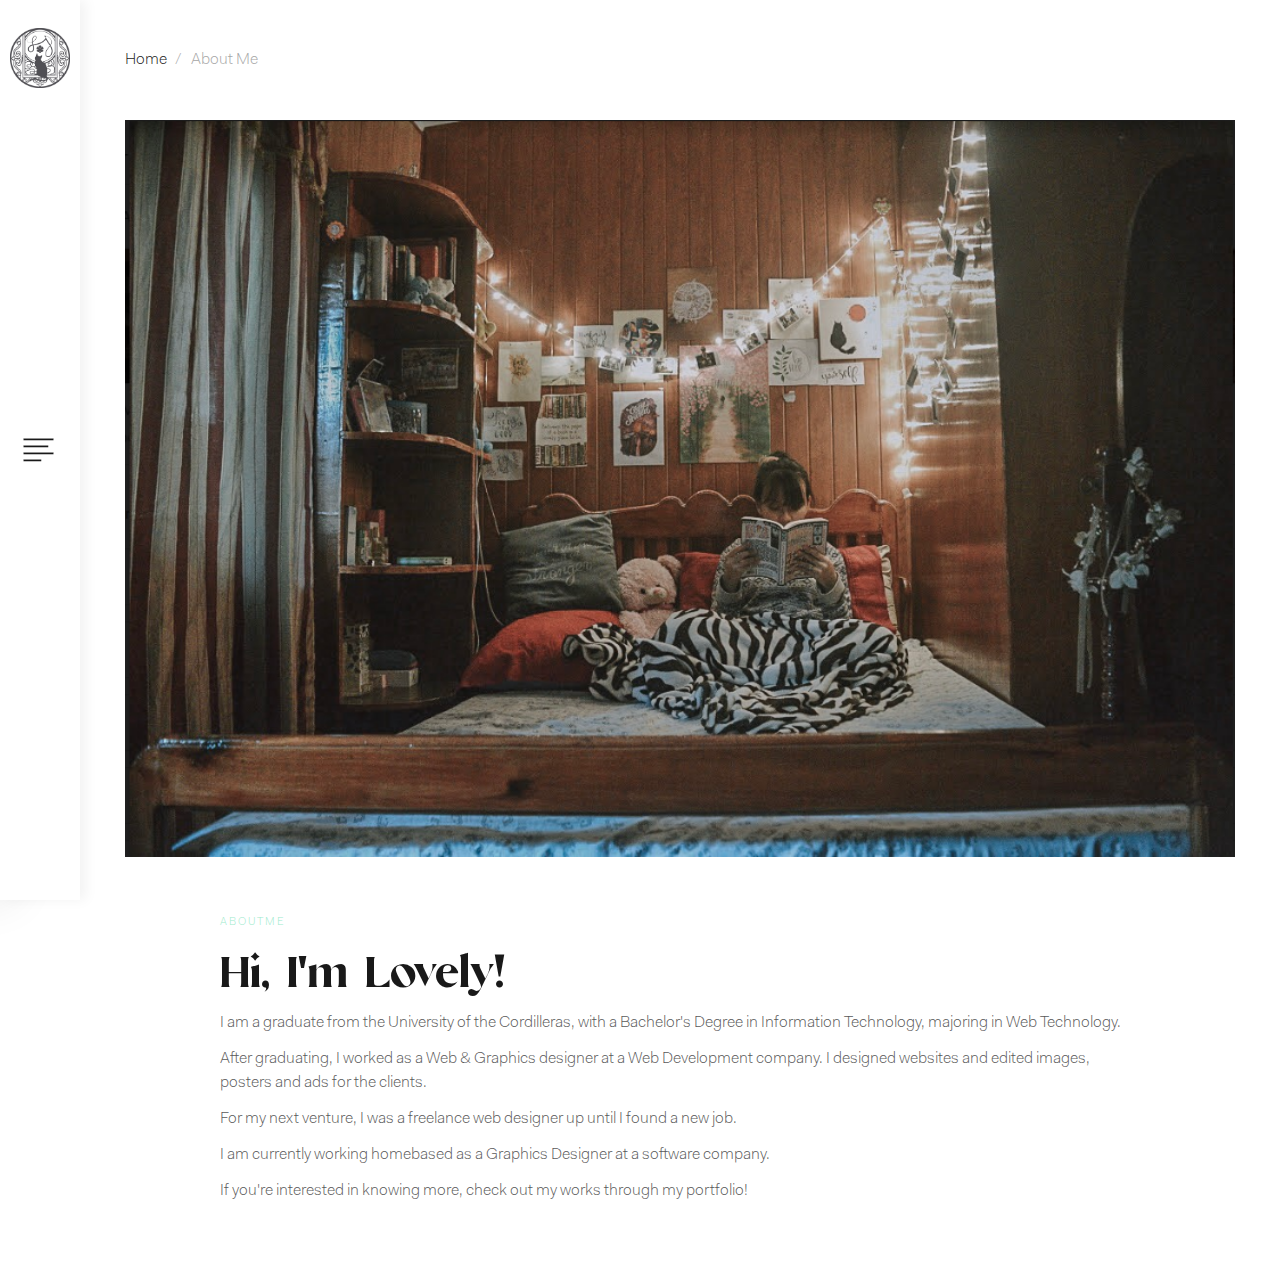
==== commit 82107601: "Update about-me.html" ====
--- a/about-me.html
+++ b/about-me.html
@@ -42,8 +42,8 @@
 
     <ul class="main-menu flex flex-column justify-content-center">
         <h3 style="text-align: left; margin-left: 20px;">Hi there, I'm Lovely!</h3>
-        <li class="current-menu-item" style="text-align: left; margin-left: 20px;"><a href="index.html">Home</a></li>
-        <li style="text-align: left; margin-left: 20px;"><a href="about-me.html">About</a></li>
+        <li style="text-align: left; margin-left: 20px;"><a href="index.html">Home</a></li>
+        <li class="current-menu-item" style="text-align: left; margin-left: 20px;"><a href="about-me.html">About</a></li>
         <li style="text-align: left; margin-left: 20px;"><a href="poster-portfolio.html">Poster Designs</a></li>
         <li style="text-align: left; margin-left: 20px;"><a href="web-portfolio.html">Website Designs</a></li>
         <li style="text-align: left; margin-left: 20px;"><a href="single-portfolio-cv.html">Ads</a></li>
--- a/style.css
+++ b/style.css
@@ -122,6 +122,7 @@
   position: absolute;
   top: 15px;
   right: 35px;
+  left: 15px;
   color: #f1f1f1;
   font-size: 40px;
   font-weight: bold;
@@ -427,7 +428,7 @@
     .hamburger-menu .menu-close-icon {
         position: absolute;
         top: calc(50vh - 22px);
-        left: 15px;
+        left: 13px;
         width: calc(100% - 30px);
         padding: 10px 0;
     }
@@ -584,7 +585,7 @@
     margin: 0;
     color: #a6a6a6;
     list-style: none;
-    font-family: 'Poppins', sans-serif;
+    font-family: 'FaktProLight';
 }
 
 .breadcrumbs li {
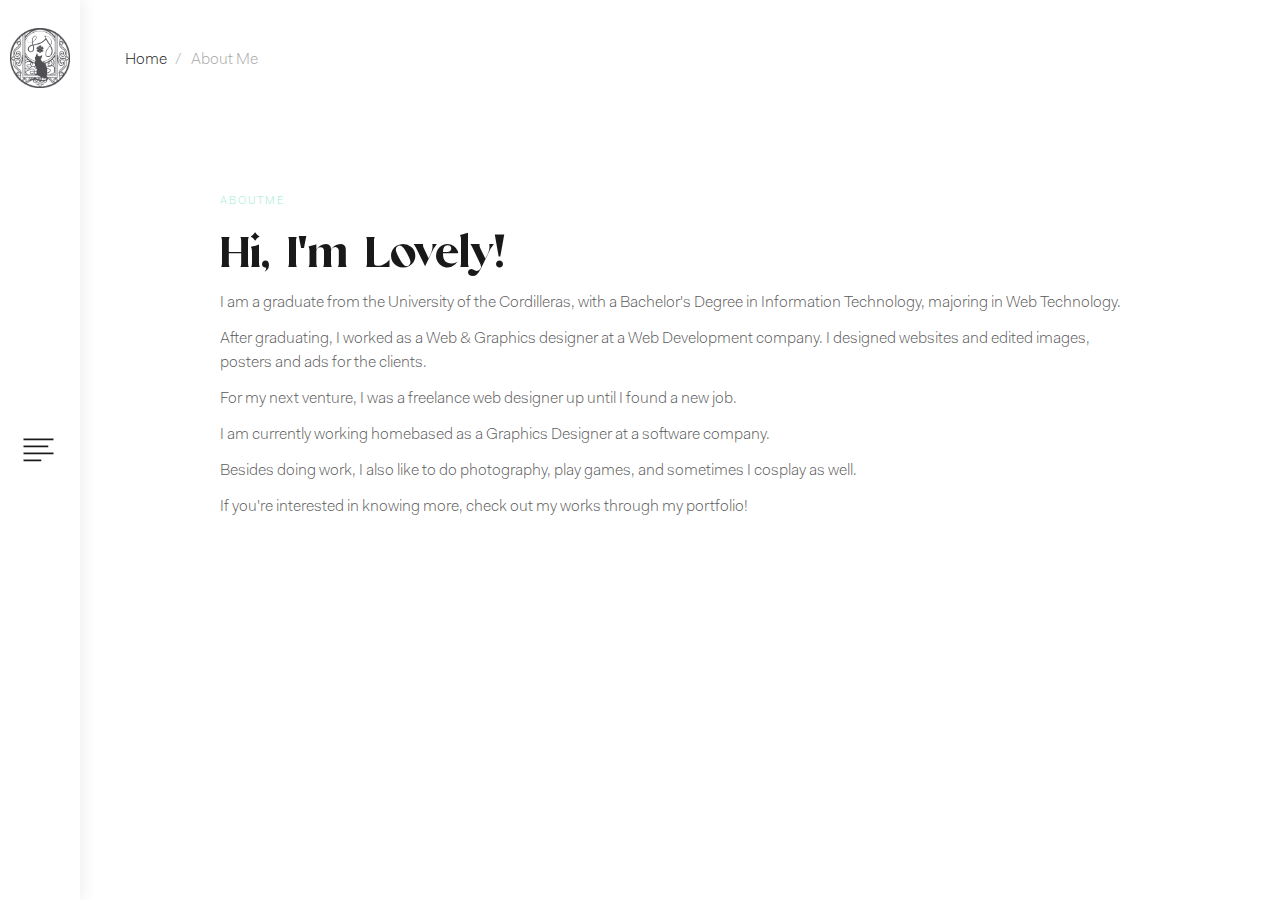
==== commit 4641bdc5: "Update about-me.html" ====
--- a/about-me.html
+++ b/about-me.html
@@ -77,7 +77,7 @@
                 <div class="col-12">
                     <div class="featured-img">
                         <figure>
-                            <img src="images/lj.PNG" alt="">
+                            <img src="images/LJP_6915.jpg" alt="">
                         </figure>
                     </div><!-- .content-area -->
                 </div><!-- .col -->
@@ -102,6 +102,8 @@
                             <p>For my next venture, I was a freelance web designer up until I found a new job.</p>
                             
                             <p>I am currently working homebased as a Graphics Designer at a software company.</p>
+                            
+                            <p>Besides doing work, I also like to do photography, play games, and sometimes I cosplay as well.</p>
                             
                             <p>If you're interested in knowing more, check out my works through my portfolio! </p>
                         
